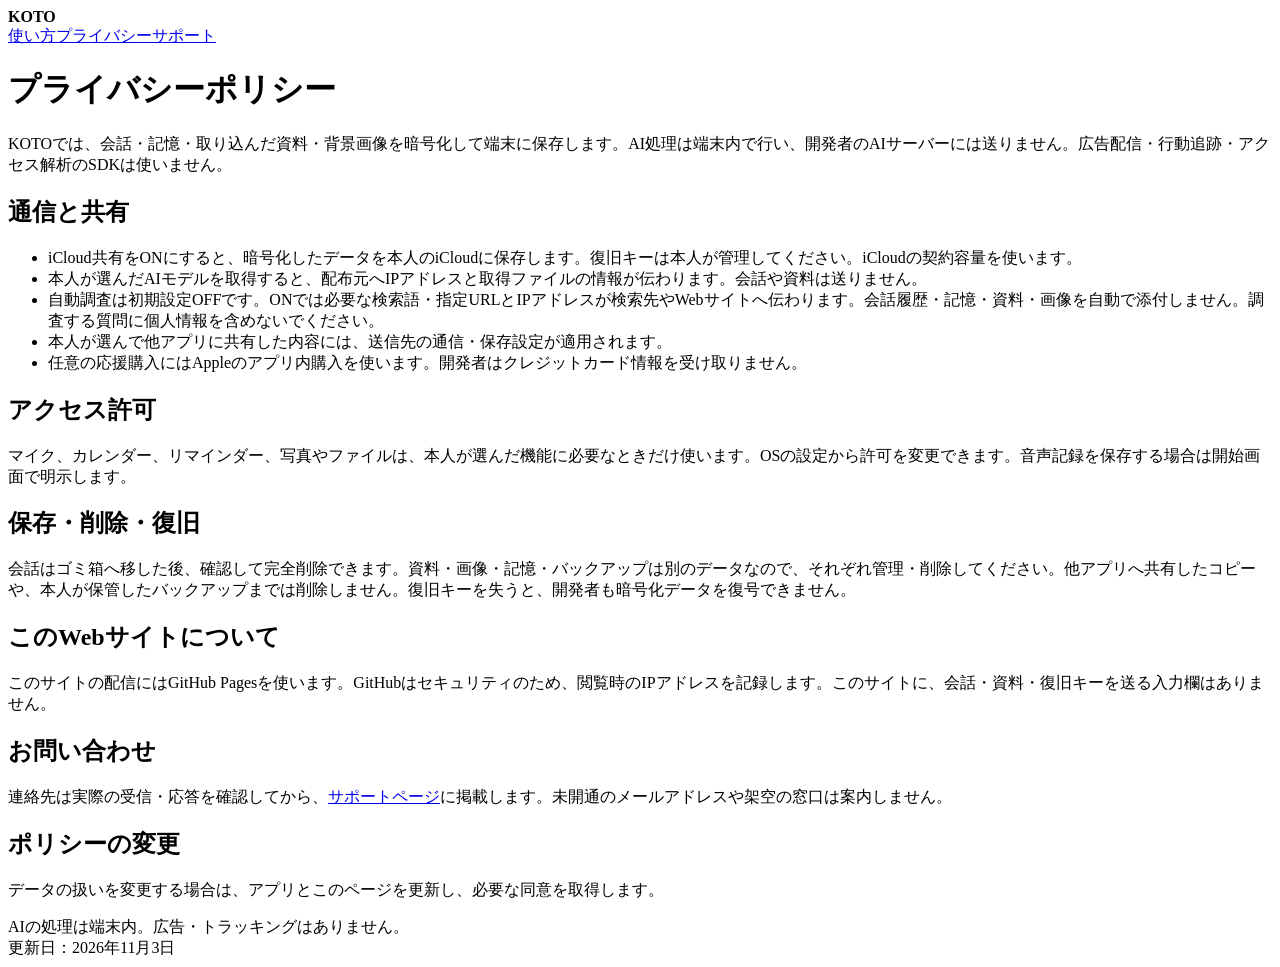
==== privacy.html @ 4e2b359a "Publish reviewed KOTO documentation: privacy.html" ====
<!doctype html><html lang="ja"><head><meta charset="utf-8"><meta name="viewport" content="width=device-width,initial-scale=1"><meta name="color-scheme" content="light dark"><title>プライバシーポリシー | KOTO</title><link rel="stylesheet" href="style.css"></head><body><header><strong>KOTO</strong><nav aria-label="サイト"><a href="index.html">使い方</a><a href="privacy.html">プライバシー</a><a href="support.html">サポート</a></nav></header><main><h1>プライバシーポリシー</h1><p>KOTOでは、会話・記憶・取り込んだ資料・背景画像を暗号化して端末に保存します。AI処理は端末内で行い、開発者のAIサーバーには送りません。広告配信・行動追跡・アクセス解析のSDKは使いません。</p><h2>通信と共有</h2><ul><li>iCloud共有をONにすると、暗号化したデータを本人のiCloudに保存します。復旧キーは本人が管理してください。iCloudの契約容量を使います。</li><li>本人が選んだAIモデルを取得すると、配布元へIPアドレスと取得ファイルの情報が伝わります。会話や資料は送りません。</li><li>自動調査は初期設定OFFです。ONでは必要な検索語・指定URLとIPアドレスが検索先やWebサイトへ伝わります。会話履歴・記憶・資料・画像を自動で添付しません。調査する質問に個人情報を含めないでください。</li><li>本人が選んで他アプリに共有した内容には、送信先の通信・保存設定が適用されます。</li><li>任意の応援購入にはAppleのアプリ内購入を使います。開発者はクレジットカード情報を受け取りません。</li></ul><h2>アクセス許可</h2><p>マイク、カレンダー、リマインダー、写真やファイルは、本人が選んだ機能に必要なときだけ使います。OSの設定から許可を変更できます。音声記録を保存する場合は開始画面で明示します。</p><h2>保存・削除・復旧</h2><p>会話はゴミ箱へ移した後、確認して完全削除できます。資料・画像・記憶・バックアップは別のデータなので、それぞれ管理・削除してください。他アプリへ共有したコピーや、本人が保管したバックアップまでは削除しません。復旧キーを失うと、開発者も暗号化データを復号できません。</p><h2>このWebサイトについて</h2><p>このサイトの配信にはGitHub Pagesを使います。GitHubはセキュリティのため、閲覧時のIPアドレスを記録します。このサイトに、会話・資料・復旧キーを送る入力欄はありません。</p><h2>お問い合わせ</h2><p>連絡先は実際の受信・応答を確認してから、<a href="support.html">サポートページ</a>に掲載します。未開通のメールアドレスや架空の窓口は案内しません。</p><h2>ポリシーの変更</h2><p>データの扱いを変更する場合は、アプリとこのページを更新し、必要な同意を取得します。</p></main><footer>AIの処理は端末内。広告・トラッキングはありません。<br>更新日：2026年11月3日</footer></body></html>
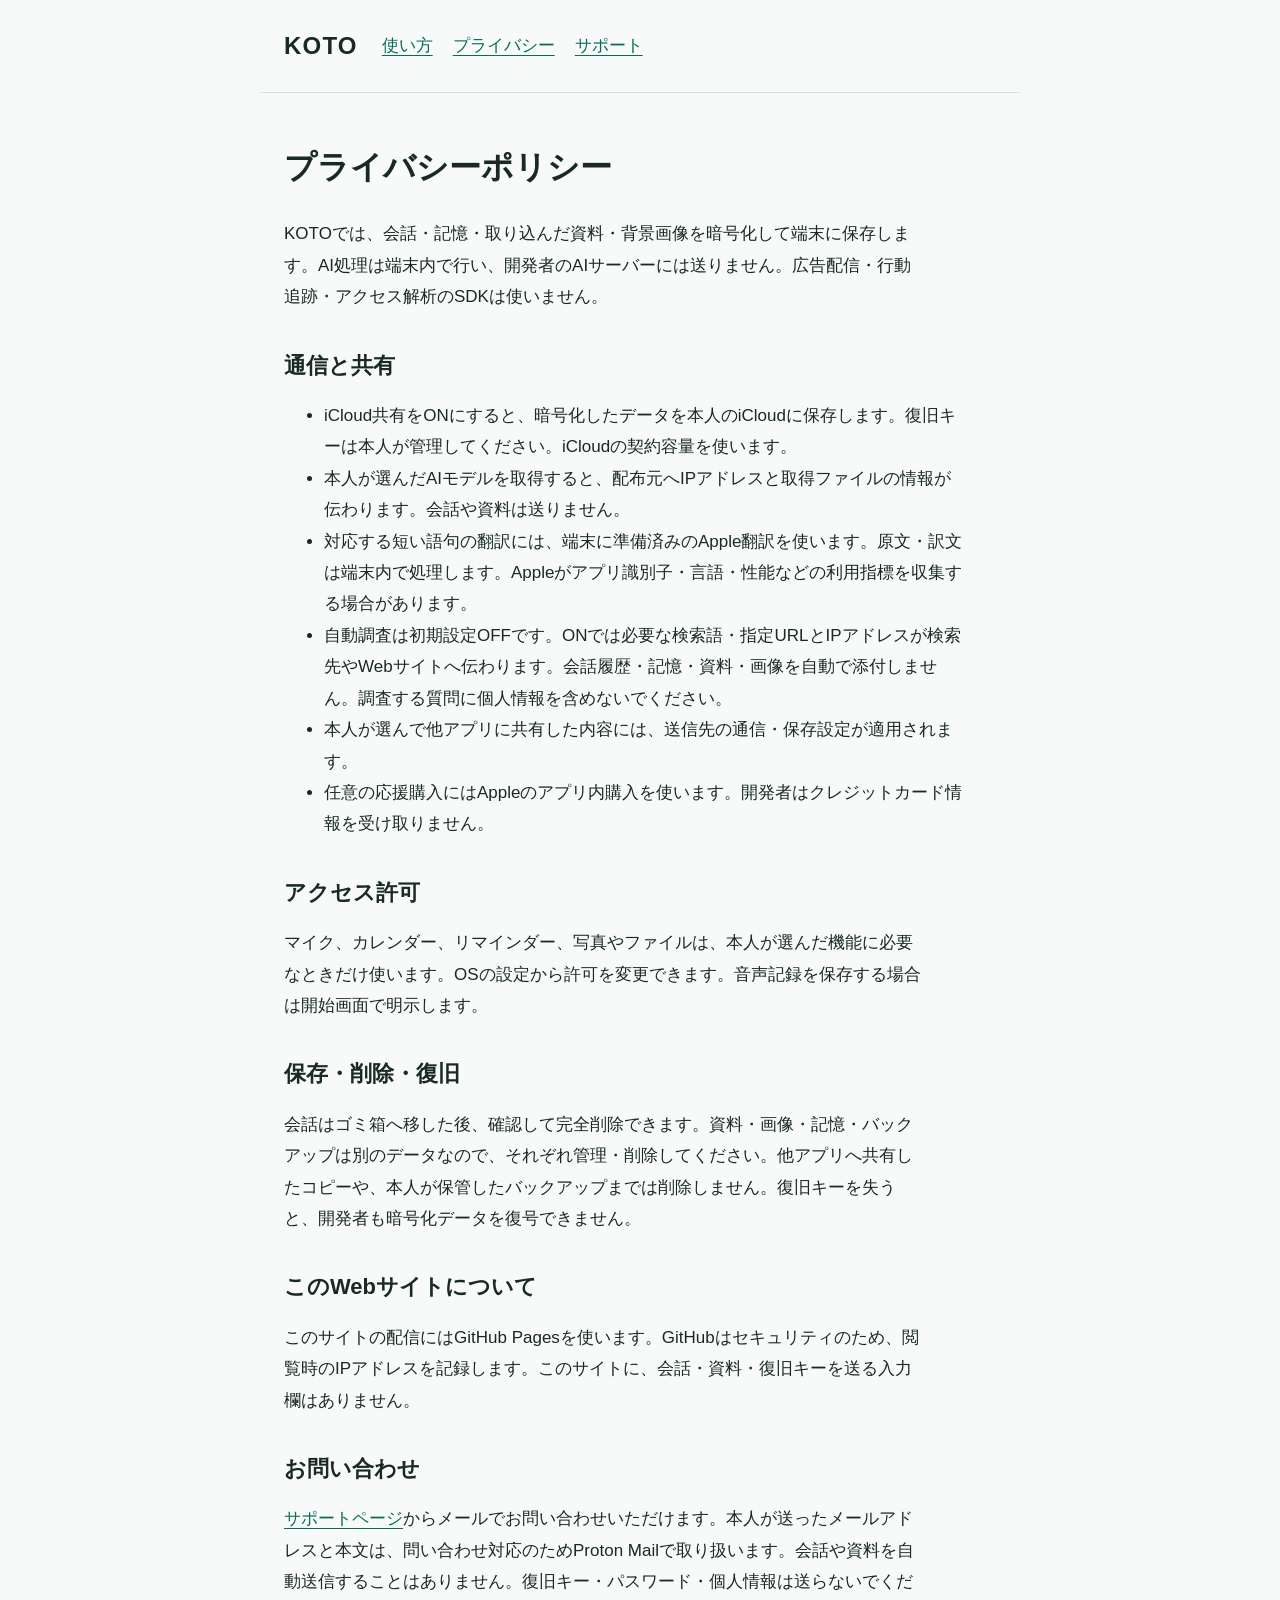
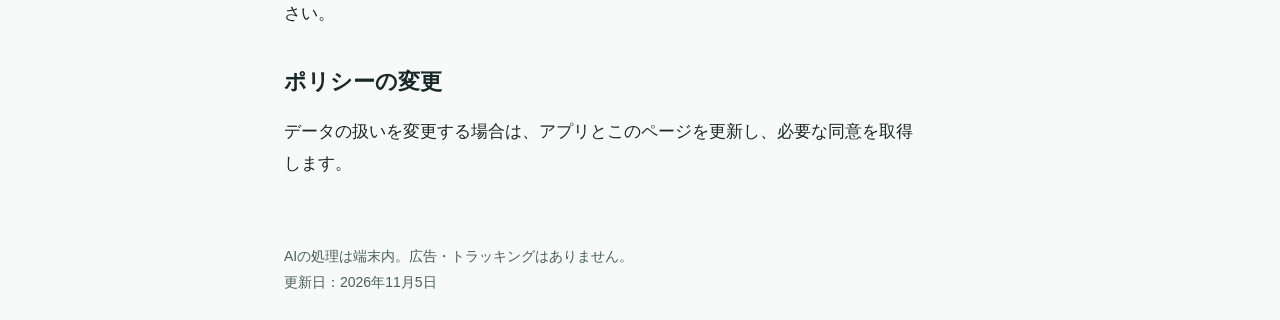
==== commit dfed2274: "Document verified KOTO support inbox and current privacy behavior" ====
--- a/privacy.html
+++ b/privacy.html
@@ -1 +1 @@
-<!doctype html><html lang="ja"><head><meta charset="utf-8"><meta name="viewport" content="width=device-width,initial-scale=1"><meta name="color-scheme" content="light dark"><title>プライバシーポリシー | KOTO</title><link rel="stylesheet" href="style.css"></head><body><header><strong>KOTO</strong><nav aria-label="サイト"><a href="index.html">使い方</a><a href="privacy.html">プライバシー</a><a href="support.html">サポート</a></nav></header><main><h1>プライバシーポリシー</h1><p>KOTOでは、会話・記憶・取り込んだ資料・背景画像を暗号化して端末に保存します。AI処理は端末内で行い、開発者のAIサーバーには送りません。広告配信・行動追跡・アクセス解析のSDKは使いません。</p><h2>通信と共有</h2><ul><li>iCloud共有をONにすると、暗号化したデータを本人のiCloudに保存します。復旧キーは本人が管理してください。iCloudの契約容量を使います。</li><li>本人が選んだAIモデルを取得すると、配布元へIPアドレスと取得ファイルの情報が伝わります。会話や資料は送りません。</li><li>自動調査は初期設定OFFです。ONでは必要な検索語・指定URLとIPアドレスが検索先やWebサイトへ伝わります。会話履歴・記憶・資料・画像を自動で添付しません。調査する質問に個人情報を含めないでください。</li><li>本人が選んで他アプリに共有した内容には、送信先の通信・保存設定が適用されます。</li><li>任意の応援購入にはAppleのアプリ内購入を使います。開発者はクレジットカード情報を受け取りません。</li></ul><h2>アクセス許可</h2><p>マイク、カレンダー、リマインダー、写真やファイルは、本人が選んだ機能に必要なときだけ使います。OSの設定から許可を変更できます。音声記録を保存する場合は開始画面で明示します。</p><h2>保存・削除・復旧</h2><p>会話はゴミ箱へ移した後、確認して完全削除できます。資料・画像・記憶・バックアップは別のデータなので、それぞれ管理・削除してください。他アプリへ共有したコピーや、本人が保管したバックアップまでは削除しません。復旧キーを失うと、開発者も暗号化データを復号できません。</p><h2>このWebサイトについて</h2><p>このサイトの配信にはGitHub Pagesを使います。GitHubはセキュリティのため、閲覧時のIPアドレスを記録します。このサイトに、会話・資料・復旧キーを送る入力欄はありません。</p><h2>お問い合わせ</h2><p>連絡先は実際の受信・応答を確認してから、<a href="support.html">サポートページ</a>に掲載します。未開通のメールアドレスや架空の窓口は案内しません。</p><h2>ポリシーの変更</h2><p>データの扱いを変更する場合は、アプリとこのページを更新し、必要な同意を取得します。</p></main><footer>AIの処理は端末内。広告・トラッキングはありません。<br>更新日：2026年11月3日</footer></body></html>
+<!doctype html><html lang="ja"><head><meta charset="utf-8"><meta name="viewport" content="width=device-width,initial-scale=1"><meta name="color-scheme" content="light dark"><title>プライバシーポリシー | KOTO</title><link rel="stylesheet" href="style.css"></head><body><header><strong>KOTO</strong><nav aria-label="サイト"><a href="index.html">使い方</a><a href="privacy.html">プライバシー</a><a href="support.html">サポート</a></nav></header><main><h1>プライバシーポリシー</h1><p>KOTOでは、会話・記憶・取り込んだ資料・背景画像を暗号化して端末に保存します。AI処理は端末内で行い、開発者のAIサーバーには送りません。広告配信・行動追跡・アクセス解析のSDKは使いません。</p><h2>通信と共有</h2><ul><li>iCloud共有をONにすると、暗号化したデータを本人のiCloudに保存します。復旧キーは本人が管理してください。iCloudの契約容量を使います。</li><li>本人が選んだAIモデルを取得すると、配布元へIPアドレスと取得ファイルの情報が伝わります。会話や資料は送りません。</li><li>対応する短い語句の翻訳には、端末に準備済みのApple翻訳を使います。原文・訳文は端末内で処理します。Appleがアプリ識別子・言語・性能などの利用指標を収集する場合があります。</li><li>自動調査は初期設定OFFです。ONでは必要な検索語・指定URLとIPアドレスが検索先やWebサイトへ伝わります。会話履歴・記憶・資料・画像を自動で添付しません。調査する質問に個人情報を含めないでください。</li><li>本人が選んで他アプリに共有した内容には、送信先の通信・保存設定が適用されます。</li><li>任意の応援購入にはAppleのアプリ内購入を使います。開発者はクレジットカード情報を受け取りません。</li></ul><h2>アクセス許可</h2><p>マイク、カレンダー、リマインダー、写真やファイルは、本人が選んだ機能に必要なときだけ使います。OSの設定から許可を変更できます。音声記録を保存する場合は開始画面で明示します。</p><h2>保存・削除・復旧</h2><p>会話はゴミ箱へ移した後、確認して完全削除できます。資料・画像・記憶・バックアップは別のデータなので、それぞれ管理・削除してください。他アプリへ共有したコピーや、本人が保管したバックアップまでは削除しません。復旧キーを失うと、開発者も暗号化データを復号できません。</p><h2>このWebサイトについて</h2><p>このサイトの配信にはGitHub Pagesを使います。GitHubはセキュリティのため、閲覧時のIPアドレスを記録します。このサイトに、会話・資料・復旧キーを送る入力欄はありません。</p><h2>お問い合わせ</h2><p><a href="support.html">サポートページ</a>からメールでお問い合わせいただけます。本人が送ったメールアドレスと本文は、問い合わせ対応のためProton Mailで取り扱います。会話や資料を自動送信することはありません。復旧キー・パスワード・個人情報は送らないでください。</p><h2>ポリシーの変更</h2><p>データの扱いを変更する場合は、アプリとこのページを更新し、必要な同意を取得します。</p></main><footer>AIの処理は端末内。広告・トラッキングはありません。<br>更新日：2026年11月5日</footer></body></html>
--- a/style.css
+++ b/style.css
@@ -0,0 +1 @@
+*{box-sizing:border-box}body{margin:0;background:#f8faf9;color:#192925;font:17px/1.85 -apple-system,BlinkMacSystemFont,'Hiragino Sans','Noto Sans JP',sans-serif}a{color:#086b58;text-underline-offset:4px}header,main,footer{max-width:760px;margin:auto;padding:24px}header{display:flex;align-items:center;gap:24px;border-bottom:1px solid #d7e2dd}header strong{font-size:24px;letter-spacing:.05em}nav{display:flex;gap:20px;flex-wrap:wrap}h1{font-size:32px;line-height:1.4;margin:28px 0}h2{font-size:22px;line-height:1.5;margin-top:36px}p,li{max-width:68ch}details{padding:18px 0;border-bottom:1px solid #d7e2dd}summary{cursor:pointer;font-weight:600}footer{font-size:14px;color:#476057}button,textarea{font:inherit}button{padding:12px 20px;cursor:pointer;background:#086b58;color:white;border:0;border-radius:8px}textarea{width:100%;min-height:200px;padding:14px;color:inherit;background:white;border:1px solid #738c82;border-radius:8px}a:focus-visible,button:focus-visible,summary:focus-visible{outline:3px solid #086b58;outline-offset:5px}@media(prefers-color-scheme:dark){body{background:#12201c;color:#e2ede7}a{color:#83d9bc}textarea{background:#192925}footer{color:#acc4b7}header,details{border-color:#3b5448}}@media(max-width:480px){header{display:block}nav{margin-top:12px}h1{font-size:26px}main{padding:20px}}
